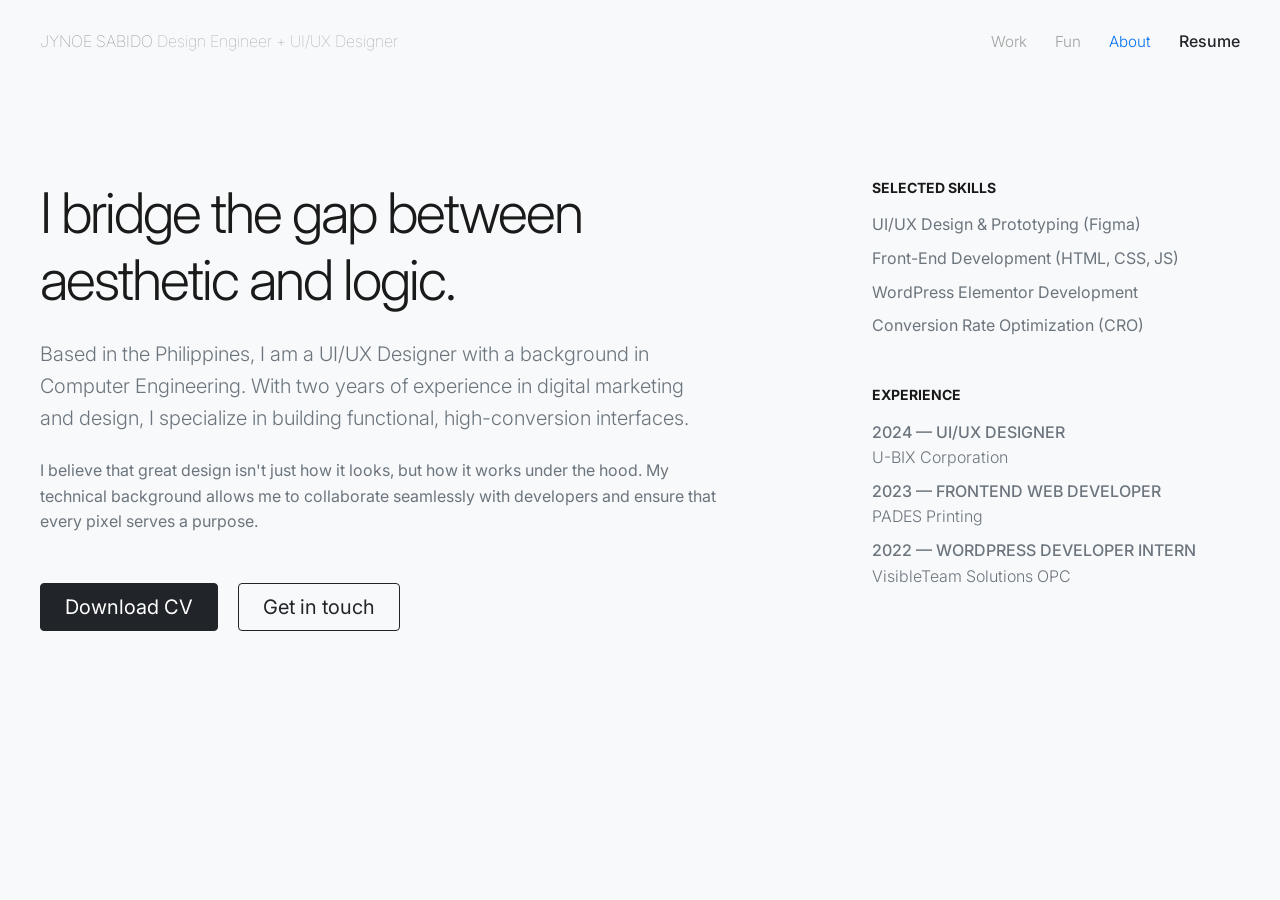
==== about.html @ 0ce9c2f1 "Second Push" ====
<!DOCTYPE html>
<html lang="en">
<head>
    <meta charset="UTF-8">
    <meta name="viewport" content="width=device-width, initial-scale=1.0">
    <title>About | Your Name</title>
    <link href="https://cdn.jsdelivr.net/npm/bootstrap@5.3.0/dist/css/bootstrap.min.css" rel="stylesheet">
    <link rel="stylesheet" href="style.css">
    <link href="https://fonts.googleapis.com/css2?family=Inter:wght@300;500;700&display=swap" rel="stylesheet">
</head>
<body class="bg-light">

        <nav class="navbar navbar-expand-lg py-4">
        <div class="container">
            <a class="navbar-brand text-secondary logo" href="index.html">JYNOE SABIDO <span class="logo-span"> Design Engineer + UI/UX Designer </span></a>
            <div class="ms-auto custom-nav">
                <a href="index.html" class="text-decoration-none text-secondary me-4 fw-light nav-link-custom">Work</a>
                <a href="fun.html" class="text-decoration-none text-secondary me-4 fw-light nav-link-custom">Fun</a>
                <a href="about.html" class="text-decoration-none text-secondary me-4 fw-light nav-link-custom active">About</a>
                <a href="mailto:hello@email.com" class="text-decoration-none text-dark fw-medium">Resume</a>
            </div>
        </div>
    </nav>

    <main class="container my-5 py-5">
        <div class="row g-5">
            <div class="col-lg-7">
                <h1 class="display-4 fw-light mb-4">I bridge the gap between <span class="text-serif">aesthetic</span> and <span class="text-mono">logic</span>.</h1>
                <p class="lead text-secondary mb-4">
                    Based in the Philippines, I am a UI/UX Designer with a background in Computer Engineering. With two years of experience in digital marketing and design, I specialize in building functional, high-conversion interfaces.
                </p>
                <p class="text-secondary">
                    I believe that great design isn't just how it looks, but how it works under the hood. My technical background allows me to collaborate seamlessly with developers and ensure that every pixel serves a purpose.
                </p>
                
                <div class="mt-5">
                    <a href="assets/resume.pdf" class="btn btn-dark btn-lg rounded-1 px-4 py-2 me-3">Download CV</a>
                    <a href="mailto:your@email.com" class="btn btn-outline-dark btn-lg rounded-1 px-4 py-2">Get in touch</a>
                </div>
            </div>

            <div class="col-lg-4 offset-lg-1">
                <div class="mb-5">
                    <h6 class="text-uppercase ls-tight fw-bold small mb-3">Selected Skills</h6>
                    <ul class="list-unstyled text-secondary">
                        <li class="mb-2">UI/UX Design & Prototyping (Figma)</li>
                        <li class="mb-2">Front-End Development (HTML, CSS, JS)</li>
                        <li class="mb-2">WordPress Elementor Development</li>
                        <li class="mb-2">Conversion Rate Optimization (CRO)</li>
                    </ul>
                </div>
                <div>
                    <h6 class="text-uppercase ls-tight fw-bold small mb-3">Experience</h6>
                    <ul class="list-unstyled text-secondary">
                        <li class="fw-medium">2024 — UI/UX DESIGNER</li>
                        <li class="mb-2 fw-light">U-BIX Corporation</li>
                        <li class="fw-medium">2023 — FRONTEND WEB DEVELOPER</li>
                        <li class="mb-2 fw-light">PADES Printing</li>
                        <li class="fw-medium">2022 — WORDPRESS DEVELOPER INTERN</li>
                        <li class="mb-2 fw-light">VisibleTeam Solutions OPC</li>
                    </ul>
                </div>
            </div>
        </div>
    </main>

</body>
</html>
---- style.css ----
:root {
    --bg-color: #f8f8f8;
    --text-primary: #1a1a1a;
    --text-secondary: #666666;
    --accent: #0070f3;
    --transition: all 0.5s cubic-bezier(0.23, 1, 0.32, 1);
}

* {
    margin: 0;
    padding: 0;
    box-sizing: border-box;
}

body {
    background-color: var(--bg-color);
    color: var(--text-primary);
    font-family: 'Inter', sans-serif;
    line-height: 1.6;
    -webkit-font-smoothing: antialiased;
}

.container {
    max-width: 1300px;
    margin: 0 auto;
    padding: 0 40px;
}

/* Navigation */
nav {
    padding: 40px 0;
}

.nav-flex {
    display: flex;
    justify-content: space-between;
    align-items: center;
}

.logo {
    font-weight: 100;
    text-decoration: none;
    color: var(--text-primary);
    font-size: 1rem;
}

.logo-span {
    color: #969696;
}

.nav-links a {
    text-decoration: none;
    color: var(--text-secondary);
    margin-left: 30px;
    font-size: 0.9rem;
    transition: var(--transition);
}

.nav-links a:hover {
    color: var(--text-primary);
}

/* Hero Section */
.hero {
    padding: 100px 0 150px 0;
}

h1 {
    font-size: clamp(2.5rem, 6vw, 4.5rem);
    font-weight: 300;
    line-height: 1.1;
    letter-spacing: -2px;
    max-width: 900px;
}

.italic { font-style: italic; font-family: serif; }
.mono { font-family: monospace; color: var(--text-secondary); font-size: 0.8em; }

/* The Grid */
.grid {
    display: grid;
    grid-template-columns: repeat(2, 1fr);
    gap: 60px;
}

.project-card {
    text-decoration: none;
    color: inherit;
    display: block;
}

.video-container {
    width: 100%;
    aspect-ratio: 16 / 10;
    background: #e0e0e0;
    overflow: hidden;
    border-radius: 4px; /* Rachel keeps hers very sharp or slightly rounded */
    transition: var(--transition);
}

video {
    width: 100%;
    height: 100%;
    object-fit: cover;
    filter: grayscale(20%);
    transition: var(--transition);
}

.project-card:hover .video-container {
    transform: scale(0.98);
}

.project-card:hover video {
    filter: grayscale(0%);
}

.project-info {
    margin-top: 20px;
}

.project-info h3 {
    font-size: 1.1rem;
    font-weight: 500;
}

.project-info p {
    color: var(--text-secondary);
    font-size: 0.9rem;
}

/* Responsive */
@media (max-width: 850px) {
    .grid { grid-template-columns: 1fr; }
    .container { padding: 0 20px; }
}

/* For navbar */

/* Use higher specificity to override Bootstrap defaults */
.navbar .custom-nav .nav-link-custom {
    text-decoration: none;
    color: #a0a0a0 !important; /* Forces the muted gray */
    font-size: 0.95rem;
    font-weight: 500;
    transition: all 0.3s ease;
    display: inline-block;
}

/* Hover State */
.navbar .custom-nav .nav-link-custom:hover {
    color: #1a1a1a !important;
}

/* The Active State - The prominent blue */
.navbar .custom-nav .nav-link-custom.active {
    color: #0070f3 !important; /* This is the prominent blue */
    font-weight: 700;
    pointer-events: none;
}
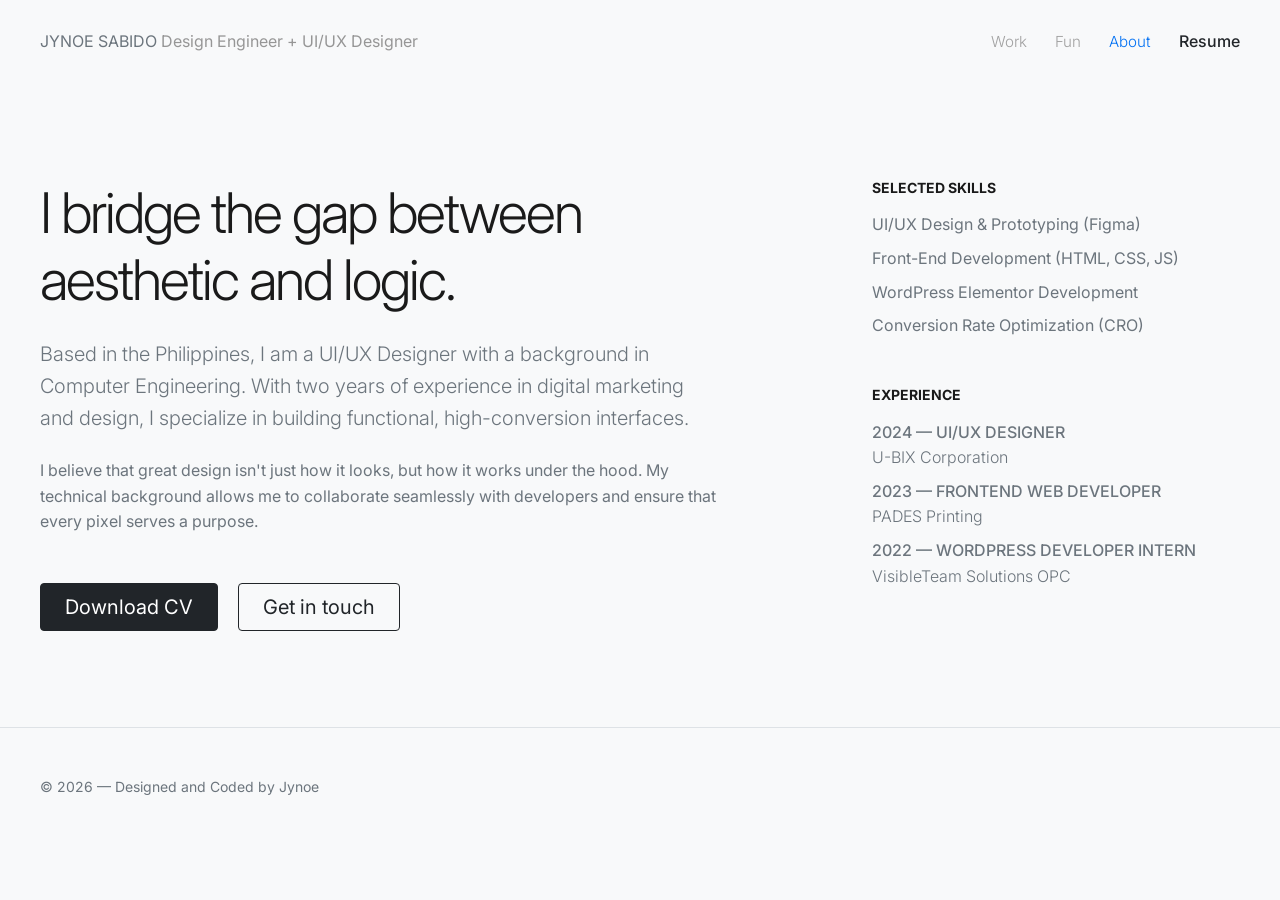
==== commit 0cf704b3: "Update 2nd Project" ====
--- a/about.html
+++ b/about.html
@@ -3,7 +3,7 @@
 <head>
     <meta charset="UTF-8">
     <meta name="viewport" content="width=device-width, initial-scale=1.0">
-    <title>About | Your Name</title>
+    <title>About | Jynoe Sabido</title>
     <link href="https://cdn.jsdelivr.net/npm/bootstrap@5.3.0/dist/css/bootstrap.min.css" rel="stylesheet">
     <link rel="stylesheet" href="style.css">
     <link href="https://fonts.googleapis.com/css2?family=Inter:wght@300;500;700&display=swap" rel="stylesheet">
@@ -64,5 +64,8 @@
         </div>
     </main>
 
+    <footer class="container py-5 border-top">
+        <p class="small text-secondary">© 2026 — Designed and Coded by Jynoe</p>
+    </footer>
 </body>
 </html>
--- a/style.css
+++ b/style.css
@@ -26,6 +26,10 @@
     padding: 0 40px;
 }
 
+a {
+    text-decoration: none;
+}
+
 /* Navigation */
 nav {
     padding: 40px 0;
@@ -38,7 +42,7 @@
 }
 
 .logo {
-    font-weight: 100;
+    font-weight: 400;
     text-decoration: none;
     color: var(--text-primary);
     font-size: 1rem;
@@ -106,6 +110,18 @@
     transition: var(--transition);
 }
 
+.preview-video {
+    opacity: 0.7; /* Dim the video when not active */
+    transition: opacity 0.4s ease, transform 0.6s ease;
+    filter: grayscale(10%);
+}
+
+.project-link:hover .preview-video {
+    opacity: 1;
+    filter: grayscale(0%);
+    transform: scale(1.05); /* Slight zoom in effect */
+}
+
 .project-card:hover .video-container {
     transform: scale(0.98);
 }
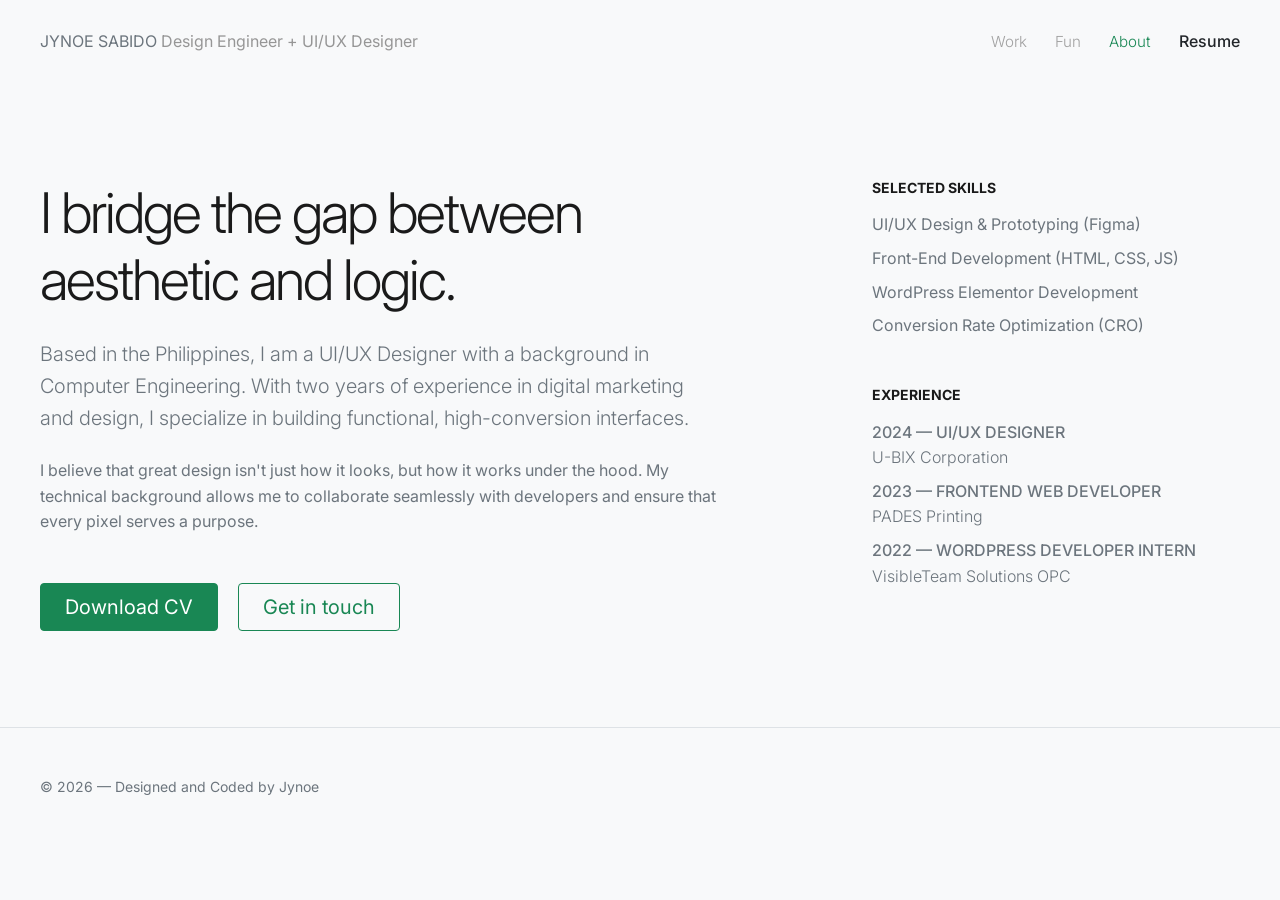
==== commit 809ea22a: "Hmmmm" ====
--- a/about.html
+++ b/about.html
@@ -34,8 +34,8 @@
                 </p>
                 
                 <div class="mt-5">
-                    <a href="assets/resume.pdf" class="btn btn-dark btn-lg rounded-1 px-4 py-2 me-3">Download CV</a>
-                    <a href="mailto:your@email.com" class="btn btn-outline-dark btn-lg rounded-1 px-4 py-2">Get in touch</a>
+                    <a href="/documents/Sabido - CV 2026.pdf" class="btn btn-success btn-lg rounded-1 px-4 py-2 me-3">Download CV</a>
+                    <a href="mailto:jynoe.sabido22@gmail.com" class="btn btn-outline-success btn-lg rounded-1 px-4 py-2">Get in touch</a>
                 </div>
             </div>
 
--- a/style.css
+++ b/style.css
@@ -1,5 +1,5 @@
 :root {
-    --bg-color: #f8f8f8;
+    --bg-color: #f5f5f5;
     --text-primary: #1a1a1a;
     --text-secondary: #666666;
     --accent: #0070f3;
@@ -113,7 +113,7 @@
 .preview-video {
     opacity: 0.7; /* Dim the video when not active */
     transition: opacity 0.4s ease, transform 0.6s ease;
-    filter: grayscale(10%);
+    filter: grayscale(5%);
 }
 
 .project-link:hover .preview-video {
@@ -169,7 +169,7 @@
 
 /* The Active State - The prominent blue */
 .navbar .custom-nav .nav-link-custom.active {
-    color: #0070f3 !important; /* This is the prominent blue */
+    color: #188754 !important; /* This is the prominent blue */
     font-weight: 700;
     pointer-events: none;
 }
